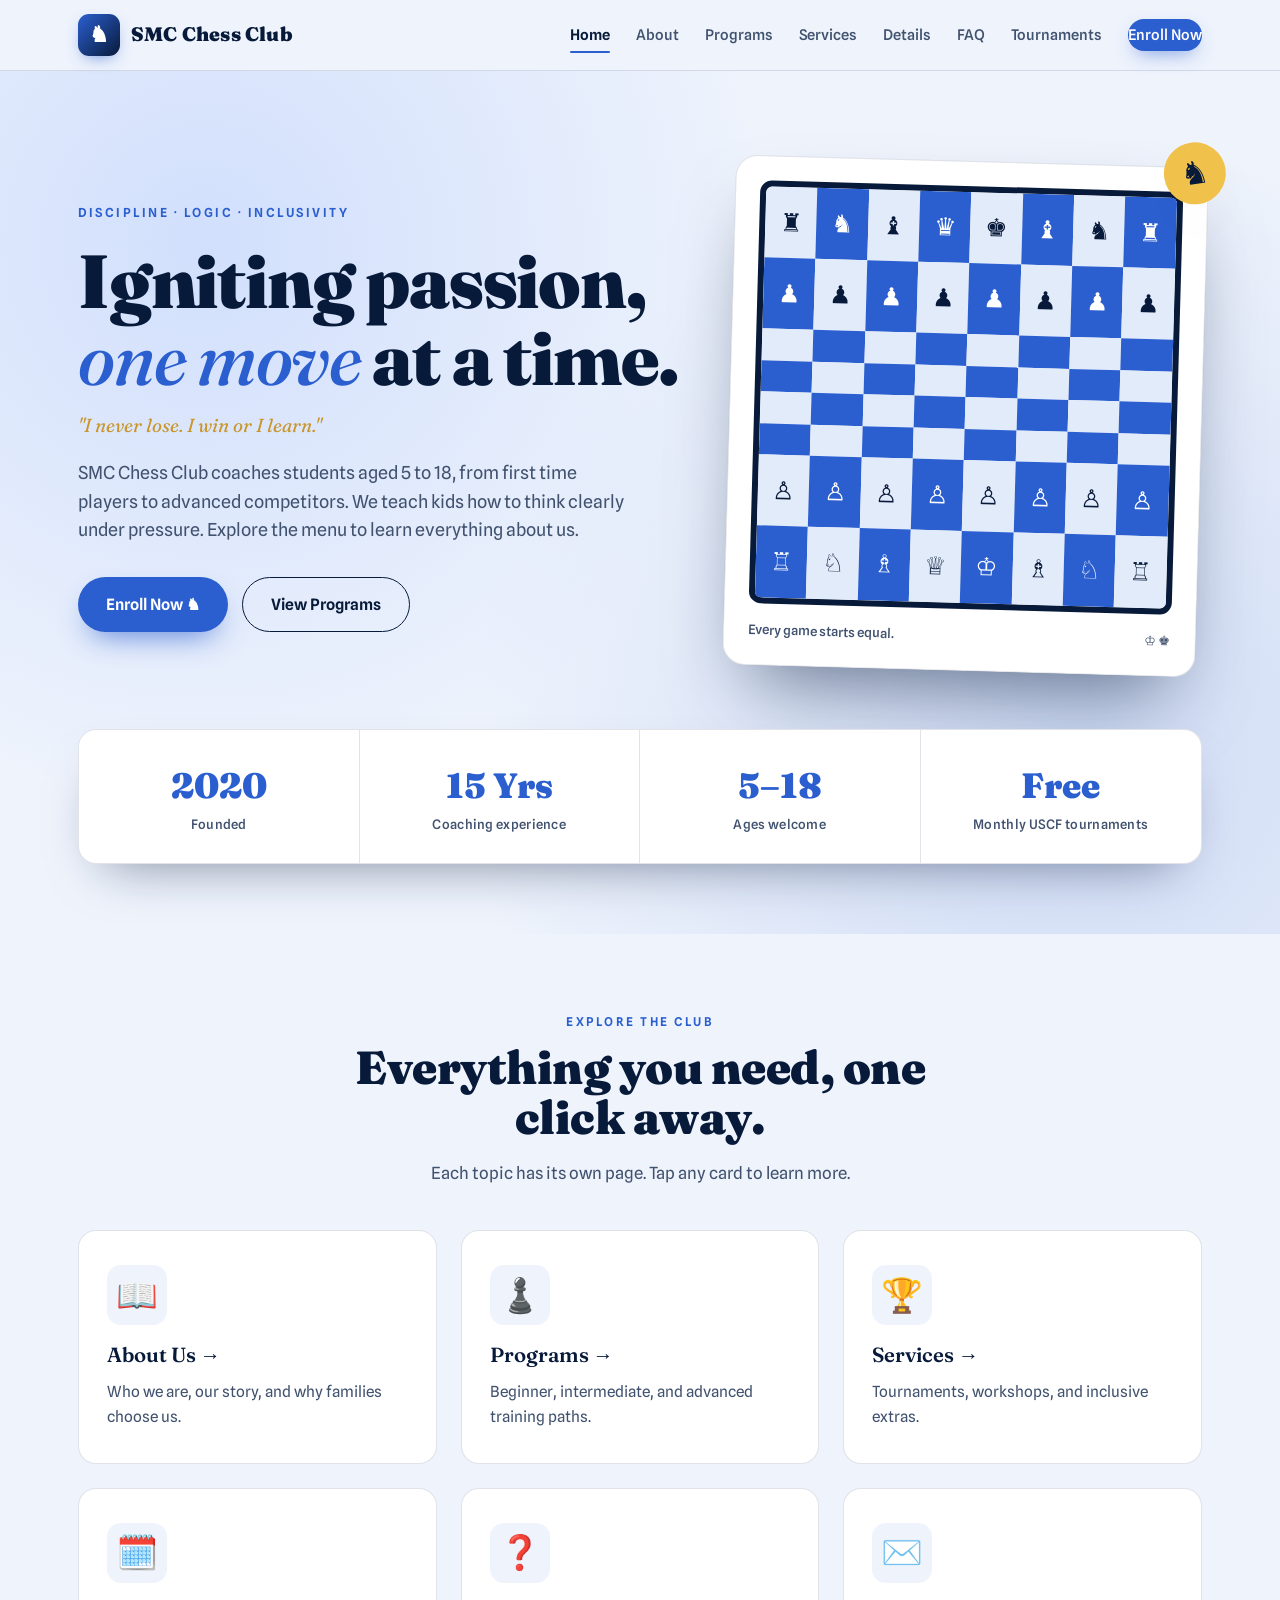
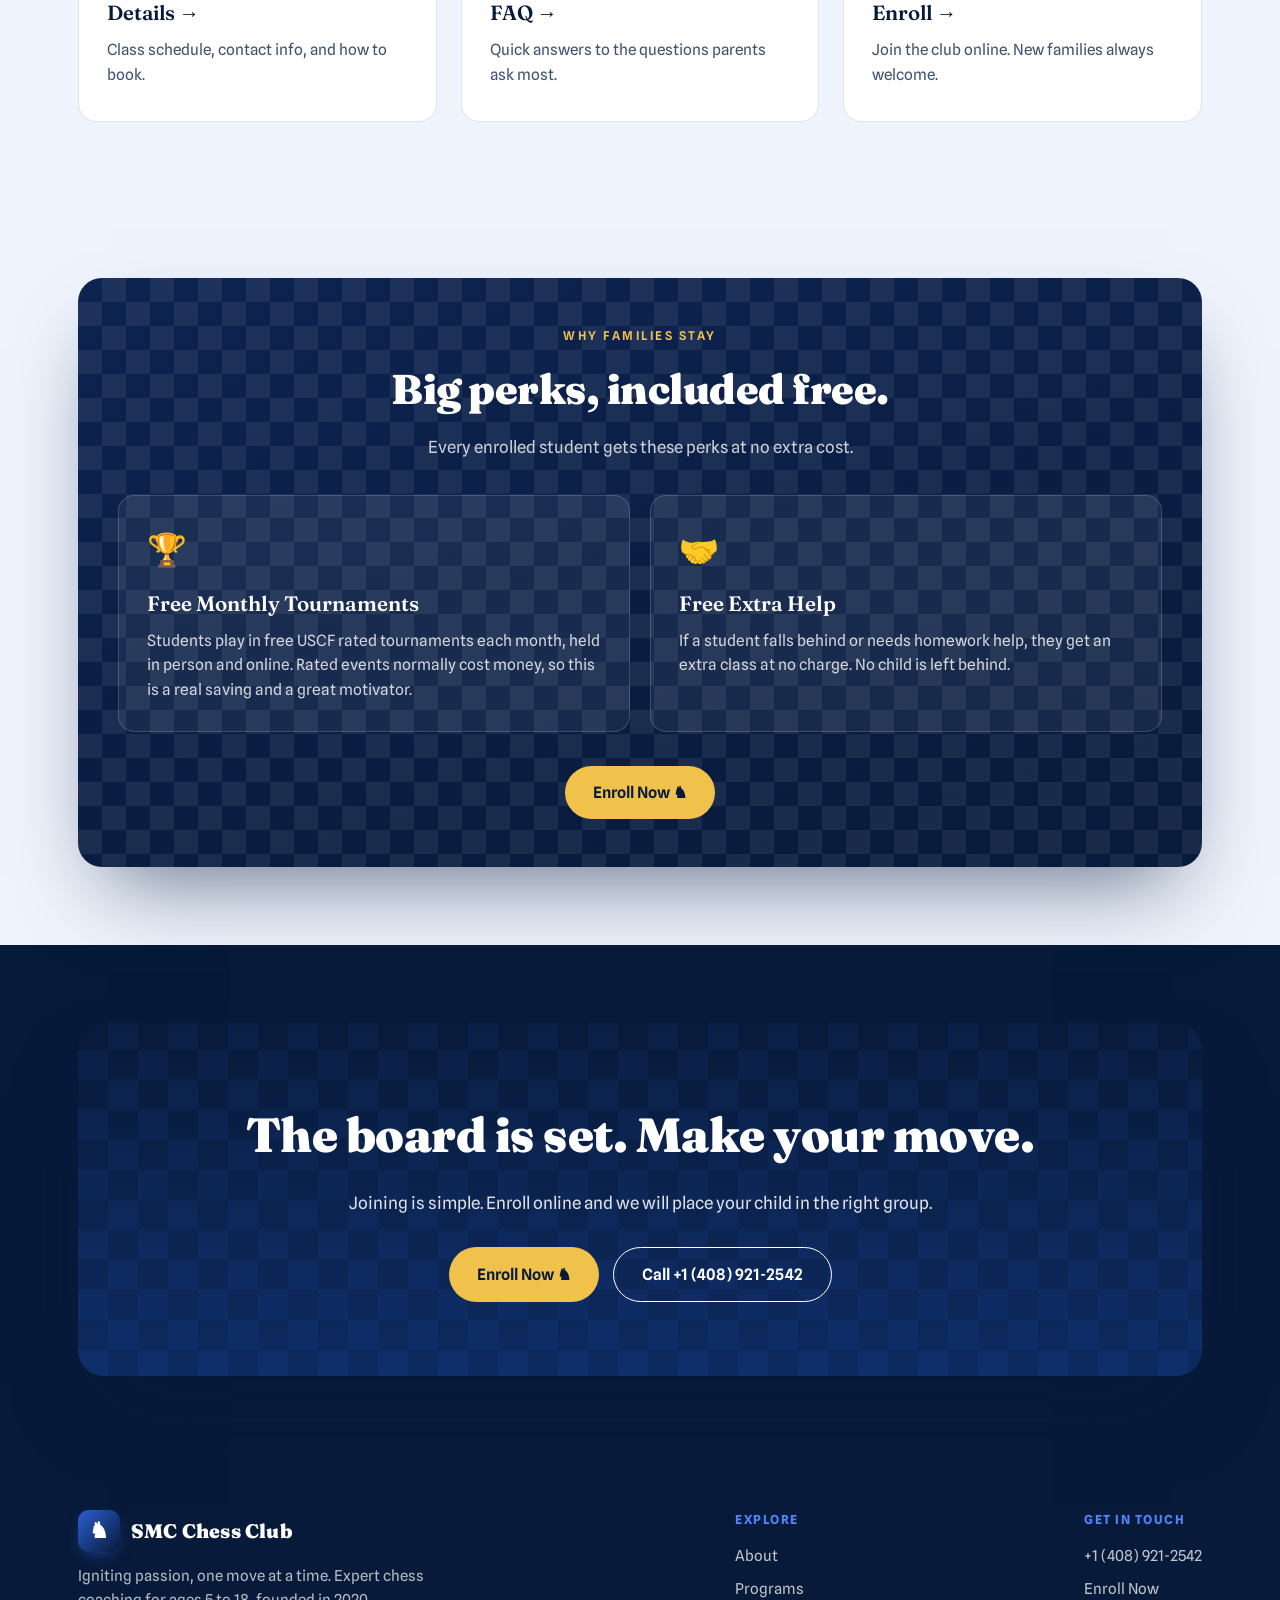
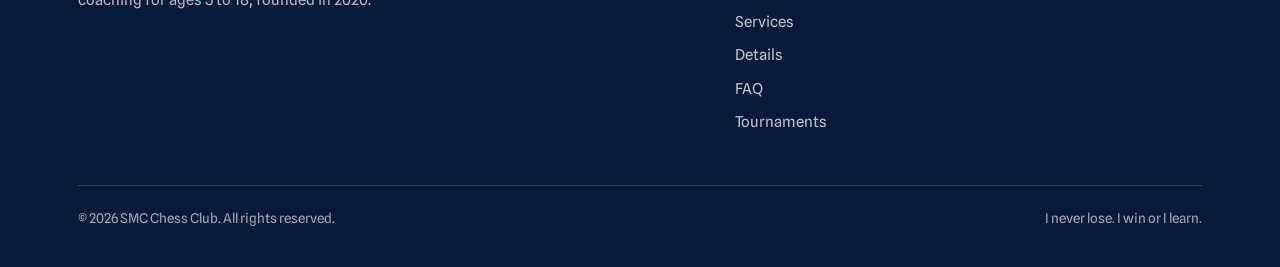
==== index.html @ 3e724fa2 "Add files via upload" ====
<!DOCTYPE html>
<html lang="en">
<head>
<meta charset="UTF-8">
<meta name="viewport" content="width=device-width, initial-scale=1.0">
<title>SMC Chess Club — I Never Lose, I Win or Learn</title>
<meta name="description" content="SMC Chess Club. Expert chess coaching for ages 5 to 18. Beginner to advanced classes, free monthly USCF rated tournaments, online lessons, and free adaptive classes.">
<link rel="preconnect" href="https://fonts.googleapis.com">
<link rel="preconnect" href="https://fonts.gstatic.com" crossorigin>
<link href="https://fonts.googleapis.com/css2?family=Fraunces:ital,opsz,wght@0,9..144,400;0,9..144,600;0,9..144,900;1,9..144,500&family=Spline+Sans:wght@400;500;600&display=swap" rel="stylesheet">
<link rel="stylesheet" href="styles.css">
</head>
<body>
<nav>
  <div class="nav-in">
    <a href="index.html" class="brand"><span class="mark">♞</span> SMC Chess Club</a>
    <div class="nav-links" id="links">
      <a href="index.html" class="active">Home</a>
      <a href="about.html" class="">About</a>
      <a href="programs.html" class="">Programs</a>
      <a href="services.html" class="">Services</a>
      <a href="details.html" class="">Details</a>
      <a href="faq.html" class="">FAQ</a>
      <a href="tournaments.html" class="">Tournaments</a>
      <a href="https://forms.gle/wypQJZxzodsCnf7c6" target="_blank" rel="noopener" class="nav-cta">Enroll Now</a>
    </div>
    <button class="burger" id="burger" aria-label="Menu">☰</button>
  </div>
</nav>

<header class="home-hero">
  <div class="wrap">
    <div class="hero">
      <div class="reveal in">
        <span class="eyebrow">Discipline · Logic · Inclusivity</span>
        <h1>Igniting passion, <em>one move</em> at a time.</h1>
        <p class="motto">"I never lose. I win or I learn."</p>
        <p class="lead">SMC Chess Club coaches students aged 5 to 18, from first time players to advanced competitors. We teach kids how to think clearly under pressure. Explore the menu to learn everything about us.</p>
        <div class="btn-row">
          <a href="https://forms.gle/wypQJZxzodsCnf7c6" target="_blank" rel="noopener" class="btn btn-primary">Enroll Now ♞</a>
          <a href="programs.html" class="btn btn-ghost">View Programs</a>
        </div>
      </div>
      <div class="reveal in" style="transition-delay:.15s">
        <div class="board-card">
          <div class="board" id="board"></div>
          <div class="board-cap"><span>Every game starts equal.</span><span>♔ ♚</span></div>
        </div>
      </div>
    </div>

    <div class="stats reveal">
      <div class="stat"><div class="num">2020</div><div class="lbl">Founded</div></div>
      <div class="stat"><div class="num">15 Yrs</div><div class="lbl">Coaching experience</div></div>
      <div class="stat"><div class="num">5–18</div><div class="lbl">Ages welcome</div></div>
      <div class="stat"><div class="num">Free</div><div class="lbl">Monthly USCF tournaments</div></div>
    </div>
  </div>
</header>

<section>
  <div class="wrap">
    <div class="sec-head center reveal">
      <div class="sec-tag">Explore the Club</div>
      <h2>Everything you need, one click away.</h2>
      <p style="margin:0 auto">Each topic has its own page. Tap any card to learn more.</p>
    </div>
    <div class="svc-grid">
      <a class="svc reveal" href="about.html"><div class="ico">📖</div><h4>About Us →</h4><p>Who we are, our story, and why families choose us.</p></a>
      <a class="svc reveal" href="programs.html" style="transition-delay:.08s"><div class="ico">♟️</div><h4>Programs →</h4><p>Beginner, intermediate, and advanced training paths.</p></a>
      <a class="svc reveal" href="services.html" style="transition-delay:.16s"><div class="ico">🏆</div><h4>Services →</h4><p>Tournaments, workshops, and inclusive extras.</p></a>
      <a class="svc reveal" href="details.html"><div class="ico">🗓️</div><h4>Details →</h4><p>Class schedule, contact info, and how to book.</p></a>
      <a class="svc reveal" href="faq.html" style="transition-delay:.08s"><div class="ico">❓</div><h4>FAQ →</h4><p>Quick answers to the questions parents ask most.</p></a>
      <a class="svc reveal" href="https://forms.gle/wypQJZxzodsCnf7c6" target="_blank" rel="noopener" style="transition-delay:.16s"><div class="ico">✉️</div><h4>Enroll →</h4><p>Join the club online. New families always welcome.</p></a>
    </div>
  </div>
</section>

<section>
  <div class="wrap">
    <div class="perks-band reveal">
      <div class="inner">
        <div class="perks-head">
          <div class="tag">Why Families Stay</div>
          <h2>Big perks, included free.</h2>
          <p>Every enrolled student gets these perks at no extra cost.</p>
        </div>
        <div class="perks">
          <div class="perk">
            <div class="ico">🏆</div>
            <h4>Free Monthly Tournaments</h4>
            <p>Students play in free USCF rated tournaments each month, held in person and online. Rated events normally cost money, so this is a real saving and a great motivator.</p>
          </div>
          <div class="perk">
            <div class="ico">🤝</div>
            <h4>Free Extra Help</h4>
            <p>If a student falls behind or needs homework help, they get an extra class at no charge. No child is left behind.</p>
          </div>
        </div>
        <div class="perks-cta">
          <a href="https://forms.gle/wypQJZxzodsCnf7c6" target="_blank" rel="noopener" class="btn btn-gold">Enroll Now ♞</a>
        </div>
      </div>
    </div>
  </div>
</section>

<section class="alt">
  <div class="wrap">
    <div class="join reveal">
      <h2>The board is set. Make your move.</h2>
      <p>Joining is simple. Enroll online and we will place your child in the right group.</p>
      <div class="btn-row" style="justify-content:center">
        <a href="https://forms.gle/wypQJZxzodsCnf7c6" target="_blank" rel="noopener" class="btn btn-gold">Enroll Now ♞</a>
        <a href="tel:+14089212542" class="btn btn-ghost" style="border-color:#fff;color:#fff">Call +1 (408) 921-2542</a>
      </div>
    </div>
  </div>
</section>
<footer>
  <div class="wrap">
    <div class="foot-grid">
      <div class="foot-brand">
        <a href="index.html" class="brand"><span class="mark">♞</span> SMC Chess Club</a>
        <p>Igniting passion, one move at a time. Expert chess coaching for ages 5 to 18, founded in 2020.</p>
      </div>
      <div class="foot-col">
        <h5>Explore</h5>
        <a href="about.html">About</a>
        <a href="programs.html">Programs</a>
        <a href="services.html">Services</a>
        <a href="details.html">Details</a>
        <a href="faq.html">FAQ</a>
        <a href="tournaments.html">Tournaments</a>
      </div>
      <div class="foot-col">
        <h5>Get in Touch</h5>
        <a href="tel:+14089212542">+1 (408) 921-2542</a>
        <a href="https://forms.gle/wypQJZxzodsCnf7c6" target="_blank" rel="noopener">Enroll Now</a>
      </div>
    </div>
    <div class="foot-base">
      <span>&copy; <span id="yr"></span> SMC Chess Club. All rights reserved.</span>
      <span>I never lose. I win or I learn.</span>
    </div>
  </div>
</footer>
<script src="shared.js"></script>
</body>
</html>
---- styles.css ----
/* ====== SMC Chess Club — shared styles ====== */
:root{
  --navy:#081a3a;
  --navy-2:#0d2350;
  --navy-3:#102b63;
  --blue:#2b5fd0;
  --blue-bright:#4f86ff;
  --blue-glow:#74a4ff;
  --sky:#eef3fc;
  --sky-2:#e2ebfa;
  --ink:#0a1f44;
  --ink-soft:#41526f;
  --gold:#f0c14b;
  --gold-deep:#c8962a;
  --white:#ffffff;
  --line:rgba(10,31,68,.12);
  --line-light:rgba(255,255,255,.16);
  --shadow:0 24px 54px -28px rgba(8,26,58,.55);
  --shadow-lg:0 40px 80px -30px rgba(8,26,58,.6);
}
*{margin:0;padding:0;box-sizing:border-box}
html{scroll-behavior:smooth}
body{
  background:var(--sky);
  color:var(--ink);
  font-family:'Spline Sans',sans-serif;
  line-height:1.6;
  -webkit-font-smoothing:antialiased;
  overflow-x:hidden;
}
.wrap{max-width:1180px;margin:0 auto;padding:0 28px;position:relative;z-index:1}
h1,h2,h3,.display{font-family:'Fraunces',serif}
a{color:inherit;text-decoration:none}
img{max-width:100%;display:block}

/* ===== NAV ===== */
nav{position:sticky;top:0;z-index:80;background:rgba(238,243,252,.9);backdrop-filter:blur(12px);border-bottom:1px solid var(--line)}
.nav-in{display:flex;align-items:center;justify-content:space-between;padding:14px 28px;max-width:1180px;margin:0 auto}
.brand{display:flex;align-items:center;gap:11px;font-family:'Fraunces',serif;font-weight:900;font-size:1.22rem;letter-spacing:.2px;color:var(--navy);white-space:nowrap}
.brand .mark{width:42px;height:42px;flex-shrink:0;display:grid;place-items:center;background:linear-gradient(135deg,var(--blue),var(--navy));color:var(--white);border-radius:11px;font-size:1.4rem;box-shadow:0 6px 16px -6px rgba(43,95,208,.7)}
.nav-links{display:flex;gap:26px;align-items:center}
.nav-links a{font-size:.92rem;font-weight:500;color:var(--ink-soft);transition:color .2s;position:relative;padding:4px 0;white-space:nowrap}
.nav-links a:hover{color:var(--blue)}
.nav-links a.active{color:var(--navy);font-weight:600}
.nav-links a.active::after{content:"";position:absolute;left:0;right:0;bottom:-2px;height:2px;background:var(--blue);border-radius:2px}
.nav-cta{background:var(--blue);color:var(--white)!important;padding:11px 30px;border-radius:50px;font-weight:600;font-size:.92rem;white-space:nowrap;flex-shrink:0;transition:transform .2s,background .2s,box-shadow .2s;box-shadow:0 8px 20px -8px rgba(43,95,208,.7)}
.nav-cta:hover{background:var(--blue-bright);transform:translateY(-1px)}
.nav-cta.active::after{display:none}
.burger{display:none;background:none;border:0;cursor:pointer;font-size:1.6rem;color:var(--navy)}

/* ===== BUTTONS ===== */
.btn{padding:14px 28px;border-radius:50px;font-weight:600;font-size:.98rem;transition:transform .2s,box-shadow .2s,background .2s;display:inline-flex;align-items:center;gap:8px;cursor:pointer}
.btn-primary{background:var(--blue);color:var(--white);box-shadow:0 14px 30px -12px rgba(43,95,208,.8)}
.btn-primary:hover{transform:translateY(-2px);box-shadow:var(--shadow);background:var(--blue-bright)}
.btn-ghost{border:1.5px solid var(--navy);color:var(--navy)}
.btn-ghost:hover{background:var(--navy);color:var(--white)}
.btn-gold{background:var(--gold);color:var(--navy)}
.btn-gold:hover{background:var(--white);transform:translateY(-2px)}
.btn-row{display:flex;gap:14px;flex-wrap:wrap}

/* ===== HERO (home) ===== */
.home-hero{position:relative;padding:90px 0 70px;overflow:hidden}
.home-hero::before{
  content:"";position:absolute;inset:0;z-index:0;
  background:
    radial-gradient(circle at 16% 20%, rgba(79,134,255,.18), transparent 44%),
    radial-gradient(circle at 84% 78%, rgba(43,95,208,.16), transparent 48%);
}
.hero{display:grid;grid-template-columns:1.12fr .88fr;gap:50px;align-items:center;position:relative;z-index:1}
.eyebrow{display:inline-flex;align-items:center;gap:9px;font-size:.78rem;font-weight:600;letter-spacing:2.5px;text-transform:uppercase;color:var(--blue);margin-bottom:20px}

.hero h1{font-size:clamp(2.8rem,6vw,4.7rem);line-height:1.02;font-weight:900;letter-spacing:-1.2px;color:var(--navy)}
.hero h1 em{font-style:italic;color:var(--blue);font-weight:500}
.hero .motto{font-family:'Fraunces',serif;font-style:italic;color:var(--gold-deep);font-size:1.18rem;margin-top:14px}
.hero p.lead{font-size:1.12rem;color:var(--ink-soft);margin:18px 0 32px;max-width:31em}

.board-card{background:var(--white);border:1px solid var(--line);border-radius:22px;padding:24px;box-shadow:var(--shadow-lg);transform:rotate(1.6deg);position:relative}
.board-card::after{content:"♞";position:absolute;top:-26px;right:-18px;width:62px;height:62px;background:var(--gold);color:var(--navy);border-radius:50%;display:grid;place-items:center;font-size:2rem;box-shadow:var(--shadow);transform:rotate(-10deg)}
.board{display:grid;grid-template-columns:repeat(8,1fr);aspect-ratio:1;border-radius:12px;overflow:hidden;border:6px solid var(--navy)}
.board span{display:grid;place-items:center;font-size:clamp(.9rem,2.4vw,1.55rem)}
.board span.d{background:var(--blue)}
.board span.l{background:var(--sky-2)}
.board span.d .pc{color:var(--white)}
.board span.l .pc{color:var(--navy)}
.board-cap{display:flex;justify-content:space-between;margin-top:16px;font-size:.82rem;color:var(--ink-soft);font-weight:500}

/* ===== PAGE BANNER (inner pages) ===== */
.banner{position:relative;color:var(--white);padding:72px 0 64px;overflow:hidden;
  background:linear-gradient(135deg,var(--navy) 0%,var(--navy-3) 60%,var(--blue) 130%)}
.banner::before{content:"";position:absolute;inset:0;opacity:.10;
  background-image:repeating-conic-gradient(#fff 0% 25%, transparent 0% 50%);background-size:46px 46px}
.banner::after{content:"";position:absolute;right:-40px;top:-30px;font-size:0;width:240px;height:240px;border-radius:50%;background:radial-gradient(circle,rgba(116,164,255,.5),transparent 70%)}
.banner .wrap{position:relative;z-index:2}
.banner .crumb{font-size:.8rem;letter-spacing:2px;text-transform:uppercase;color:var(--blue-glow);font-weight:600;margin-bottom:14px;display:flex;gap:8px;align-items:center}
.banner h1{font-size:clamp(2.4rem,5vw,3.6rem);font-weight:900;letter-spacing:-.8px;line-height:1.05}
.banner p{color:rgba(255,255,255,.8);font-size:1.1rem;margin-top:14px;max-width:40em}

/* ===== STAT STRIP ===== */
.stats{margin-top:58px;display:grid;grid-template-columns:repeat(4,1fr);border:1px solid var(--line);border-radius:18px;overflow:hidden;background:var(--white);box-shadow:var(--shadow);position:relative;z-index:1}
.stat{padding:28px 20px;text-align:center;border-right:1px solid var(--line)}
.stat:last-child{border-right:0}
.stat .num{font-family:'Fraunces',serif;font-size:2.2rem;font-weight:900;color:var(--blue)}
.stat .lbl{font-size:.82rem;color:var(--ink-soft);font-weight:500;letter-spacing:.3px}

/* ===== SECTION SHELL ===== */
section{padding:78px 0;position:relative}
.sec-head{max-width:42em;margin-bottom:44px}
.sec-head.center{margin-left:auto;margin-right:auto;text-align:center}
.sec-tag{font-size:.76rem;font-weight:600;letter-spacing:2.5px;text-transform:uppercase;color:var(--blue)}
.sec-head h2{font-size:clamp(2rem,4vw,2.9rem);font-weight:900;line-height:1.08;margin:12px 0 16px;letter-spacing:-.5px;color:var(--navy)}
.sec-head p{color:var(--ink-soft);font-size:1.05rem}
.alt{background:var(--navy);color:var(--white)}
.alt .sec-head h2{color:var(--white)}
.alt .sec-head p{color:rgba(255,255,255,.74)}
.alt .sec-tag{color:var(--blue-bright)}

/* ===== ABOUT ===== */
.about-grid{display:grid;grid-template-columns:1fr 1fr;gap:48px;align-items:center}
.about-grid p{color:var(--ink-soft);margin-bottom:15px;font-size:1.05rem}
.about-grid strong{color:var(--navy)}
.pillars{display:grid;gap:15px}
.pillar{display:flex;gap:16px;padding:22px;background:var(--white);border:1px solid var(--line);border-radius:16px;transition:transform .2s,box-shadow .2s}
.pillar:hover{transform:translateY(-3px);box-shadow:var(--shadow)}
.pillar .ico{font-size:1.8rem;line-height:1}
.pillar h4{font-family:'Fraunces',serif;font-size:1.15rem;font-weight:600;margin-bottom:3px;color:var(--navy)}
.pillar small{color:var(--ink-soft);font-size:.92rem}

/* ===== CARDS (programs) ===== */
.cards{display:grid;grid-template-columns:repeat(3,1fr);gap:24px}
.card{background:linear-gradient(165deg,var(--navy-2),var(--navy));border:1px solid var(--line-light);border-radius:18px;padding:32px 28px;transition:transform .25s,box-shadow .25s;position:relative;overflow:hidden}
.card:hover{transform:translateY(-8px);box-shadow:var(--shadow-lg)}
.card::before{content:"";position:absolute;top:0;left:0;right:0;height:4px;background:linear-gradient(90deg,var(--blue),var(--blue-bright))}
.card .tier{font-size:.72rem;font-weight:600;letter-spacing:2px;text-transform:uppercase;color:var(--gold)}
.card h3{font-size:1.55rem;font-weight:600;margin:8px 0 12px;color:var(--white)}
.card p{color:rgba(255,255,255,.74);font-size:.96rem;margin-bottom:18px}
.card ul{list-style:none;display:grid;gap:10px}
.card li{display:flex;gap:10px;font-size:.94rem;color:rgba(255,255,255,.9)}
.card li::before{content:"♟";color:var(--blue-bright)}
.card .pc-bg{position:absolute;right:-14px;bottom:-30px;font-size:8.5rem;opacity:.08;color:var(--white)}

/* ===== SERVICES ===== */
.svc-grid{display:grid;grid-template-columns:repeat(3,1fr);gap:24px}
.svc{padding:34px 28px;background:var(--white);border:1px solid var(--line);border-radius:18px;transition:transform .2s,border-color .2s,box-shadow .2s}
.svc:hover{transform:translateY(-5px);border-color:var(--blue);box-shadow:var(--shadow)}
.svc .ico{font-size:2.1rem;margin-bottom:14px;display:inline-grid;place-items:center;width:60px;height:60px;border-radius:14px;background:var(--sky);}
.svc h4{font-family:'Fraunces',serif;font-size:1.28rem;font-weight:600;margin-bottom:8px;color:var(--navy)}
.svc p{color:var(--ink-soft);font-size:.96rem}

/* ===== SCHEDULE / DETAILS ===== */
.sched{display:grid;grid-template-columns:1.1fr .9fr;gap:40px;align-items:start}
.timetable{border:1px solid var(--line);border-radius:18px;overflow:hidden;background:var(--white);box-shadow:var(--shadow)}
.trow{display:grid;grid-template-columns:1fr 1.2fr auto;gap:14px;padding:20px 24px;align-items:center;border-bottom:1px solid var(--line)}
.trow:last-child{border-bottom:0}
.trow:nth-child(odd){background:var(--sky)}
.trow .day{font-family:'Fraunces',serif;font-weight:600;font-size:1.05rem;color:var(--navy)}
.trow .what{color:var(--ink-soft);font-size:.94rem}
.trow .time{font-weight:600;font-size:.9rem;color:var(--blue);white-space:nowrap}
.where{background:linear-gradient(165deg,var(--navy-2),var(--navy));color:var(--white);border-radius:18px;padding:32px;box-shadow:var(--shadow)}
.where h4{font-family:'Fraunces',serif;font-size:1.35rem;margin-bottom:18px;color:var(--white)}
.where .row{display:flex;gap:14px;margin-bottom:18px;font-size:.97rem;align-items:flex-start}
.where .row .k{font-size:1.3rem;line-height:1.2}
.where .v{color:rgba(255,255,255,.78)}
.where .v strong{color:var(--white);display:block;font-weight:600;margin-bottom:1px}
.where .v a{color:var(--gold)}

/* ===== RESOURCES ===== */
.res-grid{display:grid;grid-template-columns:repeat(2,1fr);gap:20px}
.res{display:flex;gap:18px;padding:26px;border:1px solid var(--line);border-radius:16px;background:var(--white);transition:border-color .2s,transform .2s,box-shadow .2s}
.res:hover{border-color:var(--blue);transform:translateY(-3px);box-shadow:var(--shadow)}
.res .ico{font-size:2rem;flex-shrink:0}
.res h4{font-family:'Fraunces',serif;font-size:1.18rem;font-weight:600;margin-bottom:5px;color:var(--navy)}
.res p{color:var(--ink-soft);font-size:.93rem;margin-bottom:8px}
.res .lnk{color:var(--blue);font-weight:600;font-size:.89rem}

/* ===== FAQ ===== */
.faq-wrap{max-width:840px;margin:0 auto}
.faq{border-bottom:1px solid var(--line-light)}
.faq button{width:100%;background:none;border:0;cursor:pointer;color:var(--white);display:flex;justify-content:space-between;align-items:center;gap:20px;padding:24px 4px;text-align:left;font-family:'Fraunces',serif;font-size:1.18rem;font-weight:500}
.faq button .plus{font-size:1.6rem;color:var(--blue-bright);transition:transform .3s;flex-shrink:0}
.faq.open button .plus{transform:rotate(45deg)}
.faq .ans{max-height:0;overflow:hidden;transition:max-height .35s ease}
.faq .ans p{color:rgba(255,255,255,.78);padding:0 4px 24px;font-size:1rem}
.faq .ans strong{color:var(--gold)}

/* ===== TESTIMONIALS ===== */
.tg{display:grid;grid-template-columns:repeat(2,1fr);gap:24px}
.tcard{background:var(--white);border:1px solid var(--line);border-radius:18px;padding:30px;box-shadow:var(--shadow);transition:transform .2s}
.tcard:hover{transform:translateY(-4px)}
.tcard .quote{font-family:'Fraunces',serif;font-size:1.14rem;color:var(--navy);line-height:1.5;margin-bottom:18px}
.tcard .who{display:flex;align-items:center;gap:12px}
.tcard .av{width:44px;height:44px;border-radius:50%;background:linear-gradient(135deg,var(--blue),var(--navy));color:var(--white);display:grid;place-items:center;font-family:'Fraunces',serif;font-weight:900}
.tcard .who b{color:var(--navy);font-size:.96rem;display:block}
.tcard .who small{color:var(--ink-soft);font-size:.85rem}
.stars{color:var(--gold);margin-bottom:12px;letter-spacing:3px}

/* ===== JOIN CTA ===== */
.join{text-align:center;color:var(--white);border-radius:26px;padding:74px 32px;box-shadow:var(--shadow-lg);position:relative;overflow:hidden;
  background:linear-gradient(rgba(8,26,58,.93),rgba(13,43,99,.93)),repeating-conic-gradient(var(--navy) 0% 25%, var(--blue) 0% 50%) 0/60px 60px}
.join h2{font-size:clamp(2rem,4.5vw,3rem);font-weight:900;letter-spacing:-.5px;color:var(--white)}
.join p{color:rgba(255,255,255,.86);max-width:35em;margin:16px auto 30px;font-size:1.07rem}

/* ===== FOOTER ===== */
footer{padding:56px 0 38px;background:var(--navy);color:var(--white)}
.foot-grid{display:flex;justify-content:space-between;flex-wrap:wrap;gap:30px;align-items:flex-start}
.foot-brand{max-width:25em}
.foot-brand .brand{color:var(--white)}
.foot-brand p{color:rgba(255,255,255,.7);font-size:.94rem;margin-top:12px}
.foot-col h5{font-size:.78rem;letter-spacing:1.5px;text-transform:uppercase;color:var(--blue-bright);margin-bottom:14px}
.foot-col a{display:block;color:rgba(255,255,255,.74);font-size:.94rem;margin-bottom:9px;transition:color .2s}
.foot-col a:hover{color:var(--white)}
.foot-base{margin-top:42px;padding-top:22px;border-top:1px solid var(--line-light);font-size:.84rem;color:rgba(255,255,255,.62);display:flex;justify-content:space-between;flex-wrap:wrap;gap:10px}

/* ===== REVEAL ===== */
.reveal{opacity:0;transform:translateY(26px);transition:opacity .7s ease,transform .7s ease}
.reveal.in{opacity:1;transform:none}

/* ===== RESPONSIVE ===== */
@media(max-width:900px){
  .hero{grid-template-columns:1fr;gap:38px}
  .board-card{transform:none;max-width:420px}
  .about-grid,.sched,.res-grid,.tg{grid-template-columns:1fr}
  .cards,.svc-grid{grid-template-columns:1fr}
  .stats{grid-template-columns:repeat(2,1fr)}
  .stat:nth-child(2){border-right:0}
  .stat:nth-child(1),.stat:nth-child(2){border-bottom:1px solid var(--line)}
}
@media(max-width:680px){
  .nav-links{display:none;position:absolute;top:100%;left:0;right:0;flex-direction:column;background:var(--sky);padding:20px 28px;gap:18px;border-bottom:1px solid var(--line)}
  .nav-links.show{display:flex}
  .burger{display:block}
  .wrap{padding:0 20px}
  .brand{font-size:1.05rem;gap:9px}
  .brand .mark{width:36px;height:36px;font-size:1.2rem;border-radius:10px}
}

/* ===== FOUNDER MESSAGE ===== */
.founder{display:grid;grid-template-columns:1.05fr .95fr;gap:46px;align-items:center}
.founder .photo{position:relative;border-radius:20px;overflow:hidden;box-shadow:var(--shadow-lg);border:1px solid var(--line)}
.founder .photo img{width:100%;height:100%;object-fit:cover;aspect-ratio:4/3;display:block}
.founder .photo .cap{position:absolute;left:0;right:0;bottom:0;padding:42px 22px 18px;color:#fff;
  background:linear-gradient(transparent,rgba(8,26,58,.88))}
.founder .photo .cap b{font-family:'Fraunces',serif;font-size:1.25rem;display:block}
.founder .photo .cap small{color:var(--gold);font-weight:500;letter-spacing:.5px}
.founder blockquote{border:0;margin:0}
.founder .mark-q{font-family:'Fraunces',serif;font-size:3.4rem;line-height:.6;color:var(--blue);opacity:.4}
.founder blockquote p{font-family:'Fraunces',serif;font-size:1.2rem;line-height:1.55;color:var(--navy);margin:6px 0 14px}
.founder .sign{display:flex;align-items:center;gap:14px;margin-top:18px}
.founder .sign .av{width:48px;height:48px;border-radius:50%;background:linear-gradient(135deg,var(--blue),var(--navy));color:#fff;display:grid;place-items:center;font-family:'Fraunces',serif;font-weight:900}
.founder .sign b{display:block;color:var(--navy);font-size:1rem}
.founder .sign small{color:var(--ink-soft);font-size:.86rem}
@media(max-width:900px){.founder{grid-template-columns:1fr;gap:30px}}

/* ===== CLASS SCHEDULE (tabs) ===== */
.schedule{margin-top:8px}
.sched-tabs{display:flex;flex-wrap:wrap;gap:8px;margin-bottom:22px}
.sched-tab{padding:9px 18px;border-radius:50px;border:1px solid var(--line);background:var(--white);font-family:inherit;font-weight:600;font-size:.9rem;color:var(--ink-soft);cursor:pointer;transition:all .2s}
.sched-tab:hover{border-color:var(--blue);color:var(--blue)}
.sched-tab.active{background:var(--blue);color:#fff;border-color:var(--blue);box-shadow:0 8px 20px -8px rgba(43,95,208,.7)}
.sched-panel{display:none}
.sched-panel.active{display:block}
.sched-scroll{overflow-x:auto;border-radius:16px;box-shadow:var(--shadow)}
.stable{width:100%;border-collapse:collapse;background:var(--white);min-width:460px}
.stable th{background:var(--navy);color:#fff;text-align:left;padding:14px 18px;font-family:'Fraunces',serif;font-weight:600;font-size:.88rem;white-space:nowrap}
.stable td{padding:13px 18px;border-top:1px solid var(--line);font-size:.93rem;color:var(--ink-soft);vertical-align:middle}
.stable td.grp{color:var(--navy);font-weight:600}
.stable tr:nth-child(even) td{background:var(--sky)}
.stable .lvl{color:var(--blue);font-weight:600;white-space:nowrap}
.stable .tm{white-space:nowrap;font-weight:600;color:var(--navy)}
.sched-note{color:var(--ink-soft);font-size:.92rem;margin-top:16px}

/* ===== PERKS BAND ===== */
.perks-band{background:linear-gradient(165deg,var(--navy-2),var(--navy));border-radius:24px;padding:48px 40px;box-shadow:var(--shadow-lg);position:relative;overflow:hidden}
.perks-band::before{content:"";position:absolute;inset:0;opacity:.07;background-image:repeating-conic-gradient(#fff 0% 25%, transparent 0% 50%);background-size:48px 48px}
.perks-band .inner{position:relative;z-index:1}
.perks-head{text-align:center;max-width:40em;margin:0 auto 34px}
.perks-head .tag{font-size:.76rem;font-weight:600;letter-spacing:2.5px;text-transform:uppercase;color:var(--gold)}
.perks-head h2{font-family:'Fraunces',serif;color:#fff;font-size:clamp(1.8rem,3.6vw,2.6rem);font-weight:900;margin:10px 0 12px;letter-spacing:-.5px}
.perks-head p{color:rgba(255,255,255,.78);font-size:1.05rem}
.perks{display:grid;grid-template-columns:1fr 1fr;gap:20px;margin-bottom:34px}
.perk{background:rgba(255,255,255,.06);border:1px solid var(--line-light);border-radius:16px;padding:28px}
.perk .ico{font-size:2rem;margin-bottom:12px}
.perk h4{font-family:'Fraunces',serif;color:#fff;font-size:1.3rem;font-weight:600;margin-bottom:8px}
.perk p{color:rgba(255,255,255,.8);font-size:.97rem}
.perks-cta{text-align:center}
@media(max-width:760px){.perks{grid-template-columns:1fr}.perks-band{padding:38px 24px}}

/* prevent single-word orphan lines in centered text blocks */
.join h2,.join p,.hero p.lead,.perks-head h2,.perks-head p,.sec-head p,.banner p{text-wrap:balance}
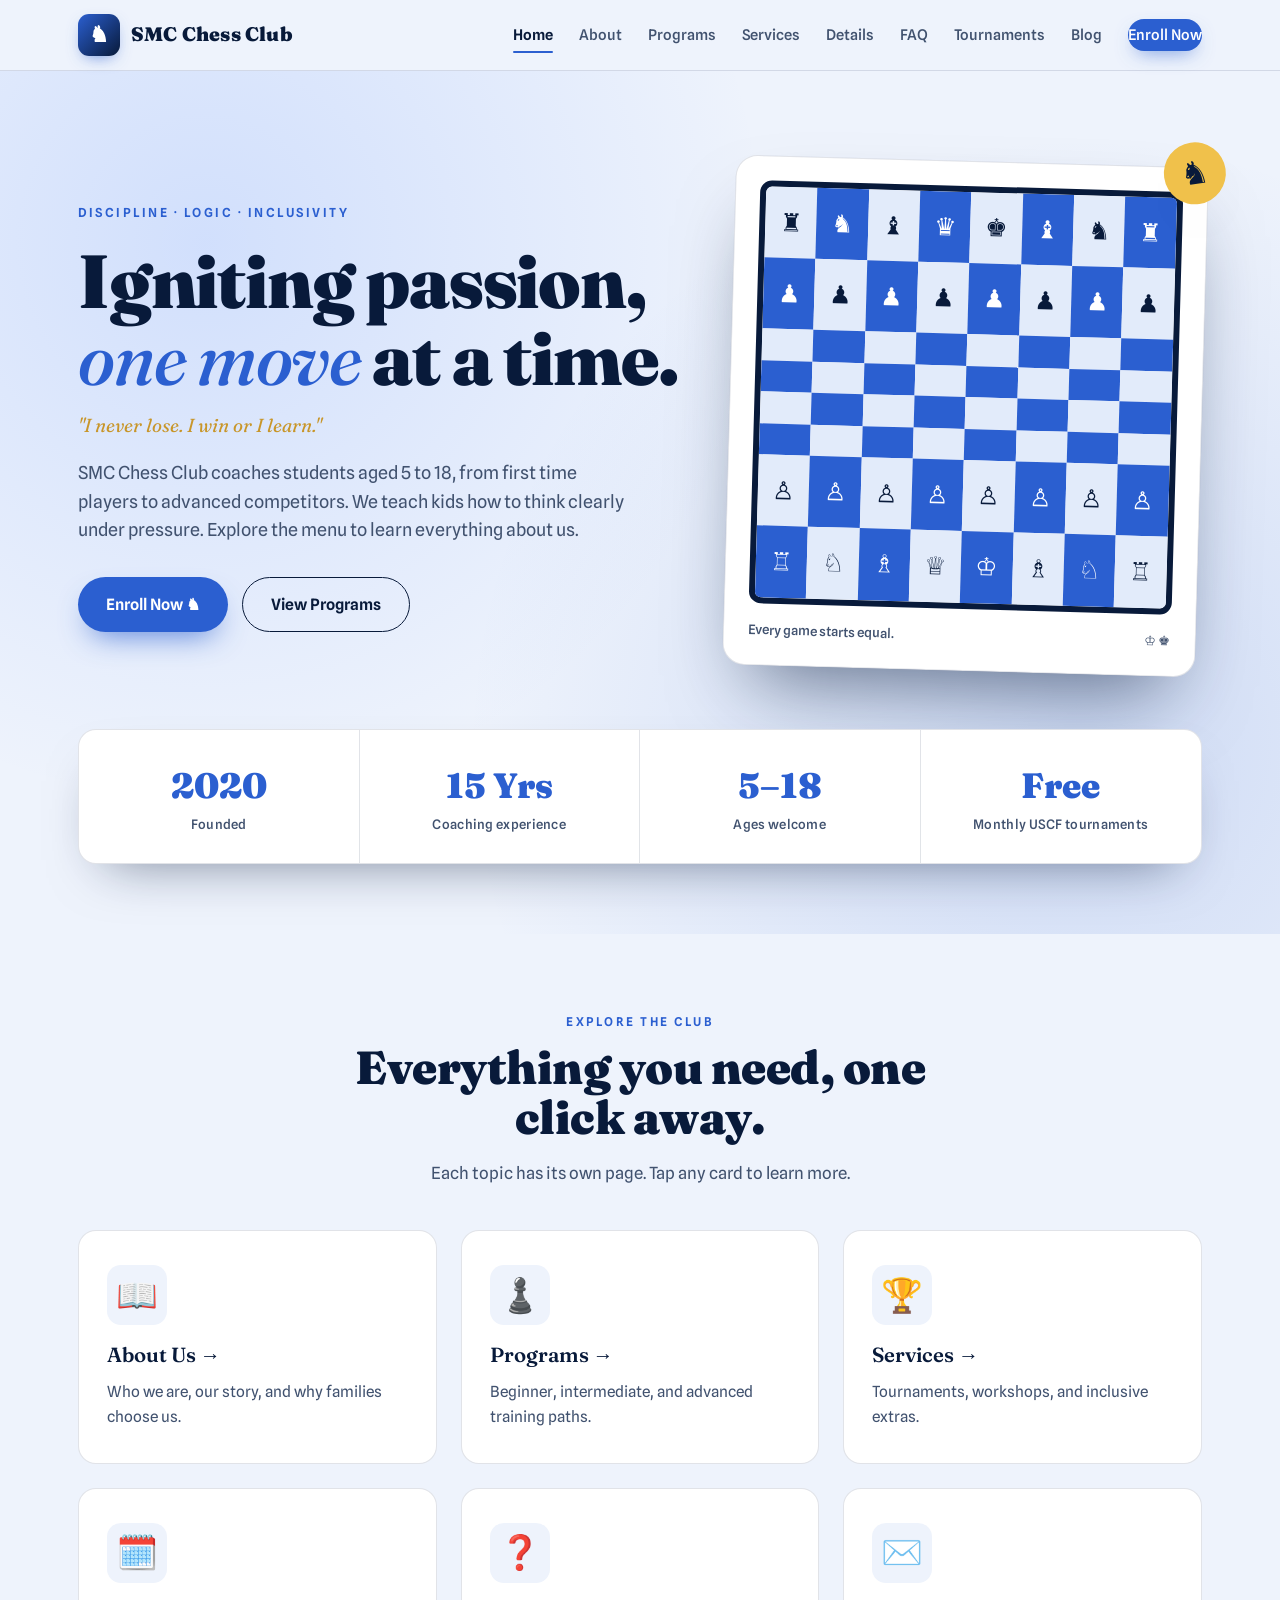
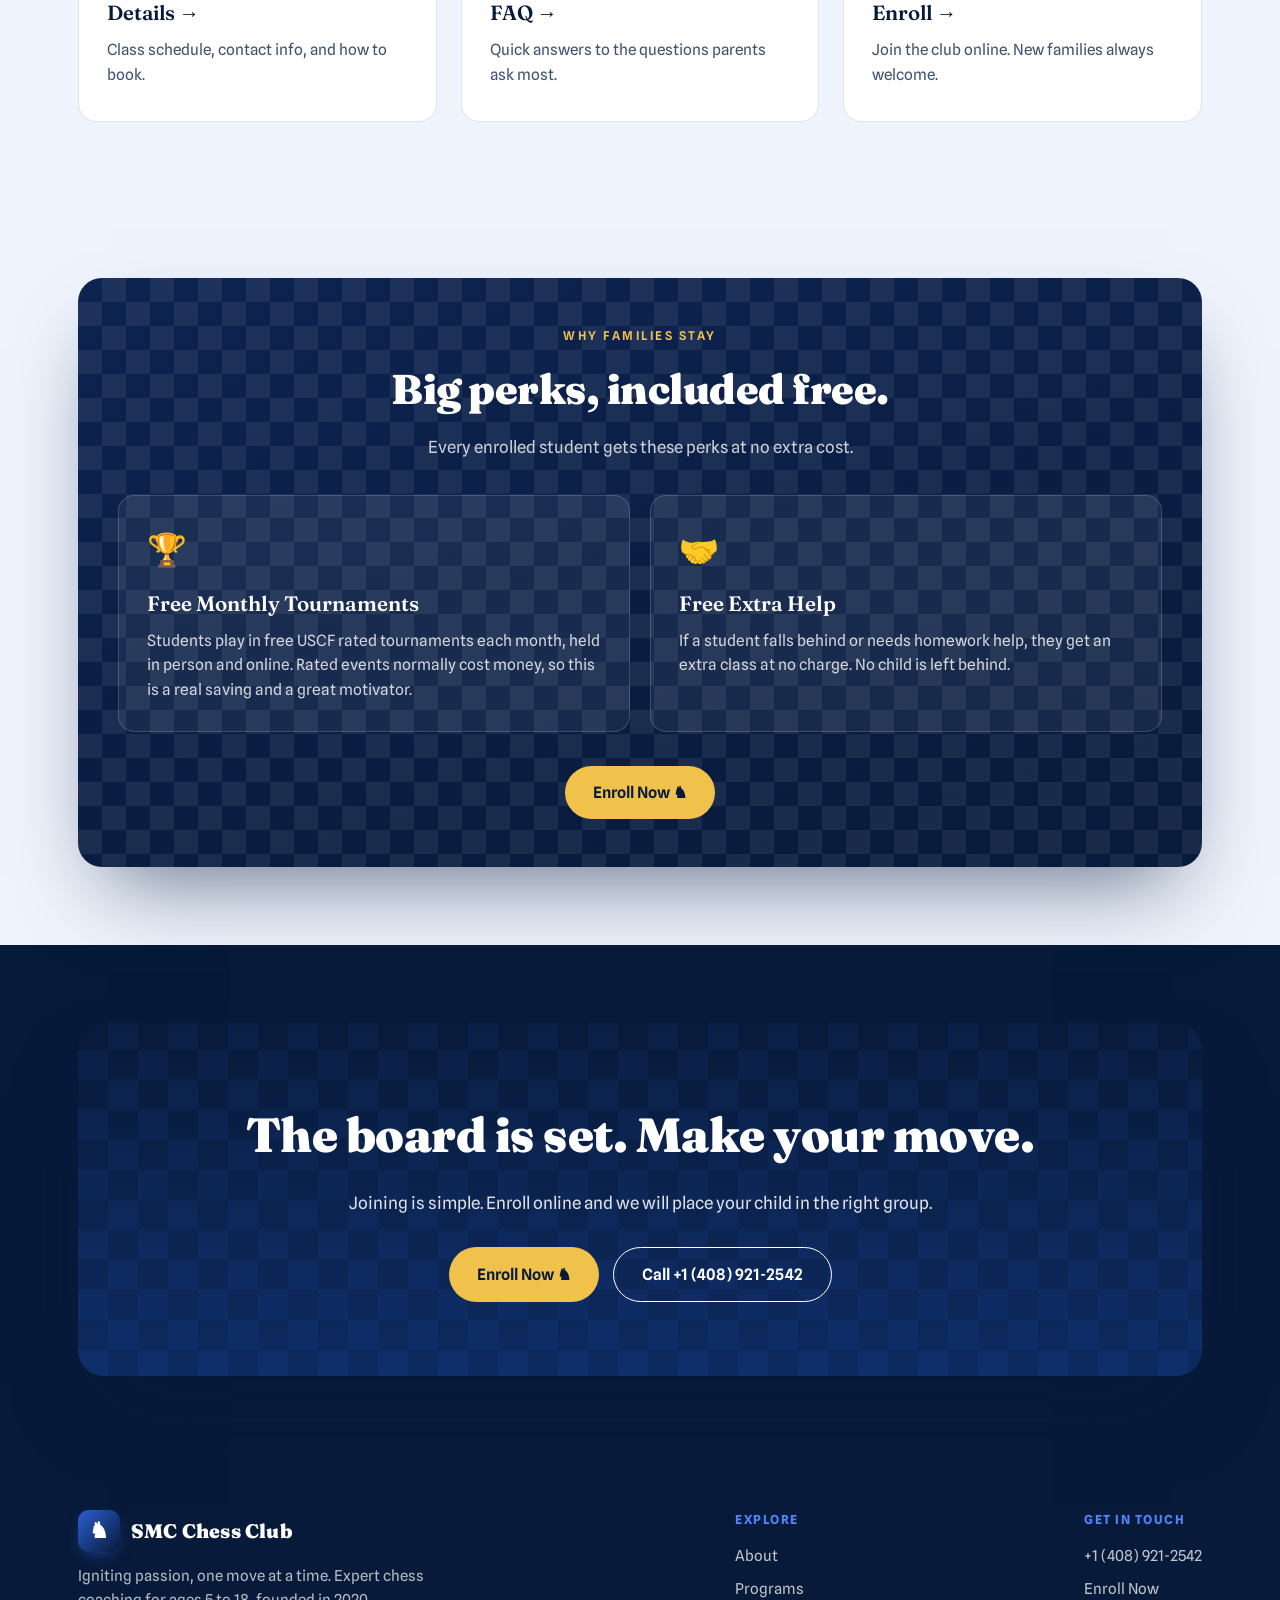
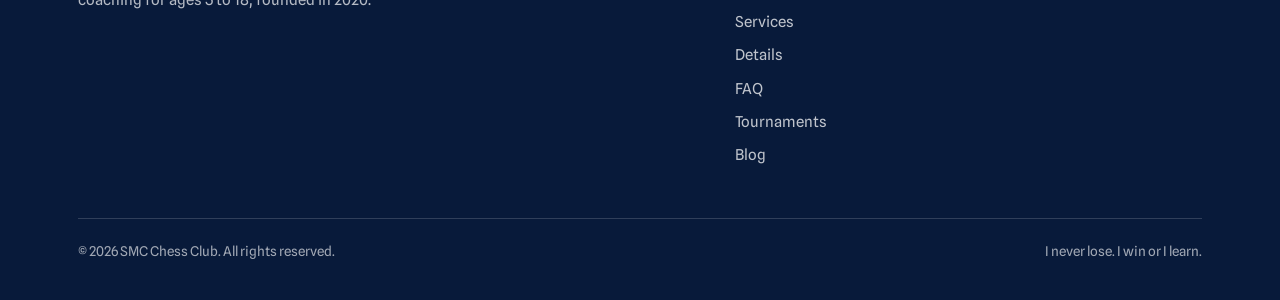
==== commit 5ed5e51c: "Add files via upload Add Blog link to nav" ====
--- a/index.html
+++ b/index.html
@@ -22,6 +22,7 @@
       <a href="details.html" class="">Details</a>
       <a href="faq.html" class="">FAQ</a>
       <a href="tournaments.html" class="">Tournaments</a>
+      <a href="blog.html" class="">Blog</a>
       <a href="https://forms.gle/wypQJZxzodsCnf7c6" target="_blank" rel="noopener" class="nav-cta">Enroll Now</a>
     </div>
     <button class="burger" id="burger" aria-label="Menu">☰</button>
@@ -132,6 +133,7 @@
         <a href="details.html">Details</a>
         <a href="faq.html">FAQ</a>
         <a href="tournaments.html">Tournaments</a>
+        <a href="blog.html">Blog</a>
       </div>
       <div class="foot-col">
         <h5>Get in Touch</h5>
